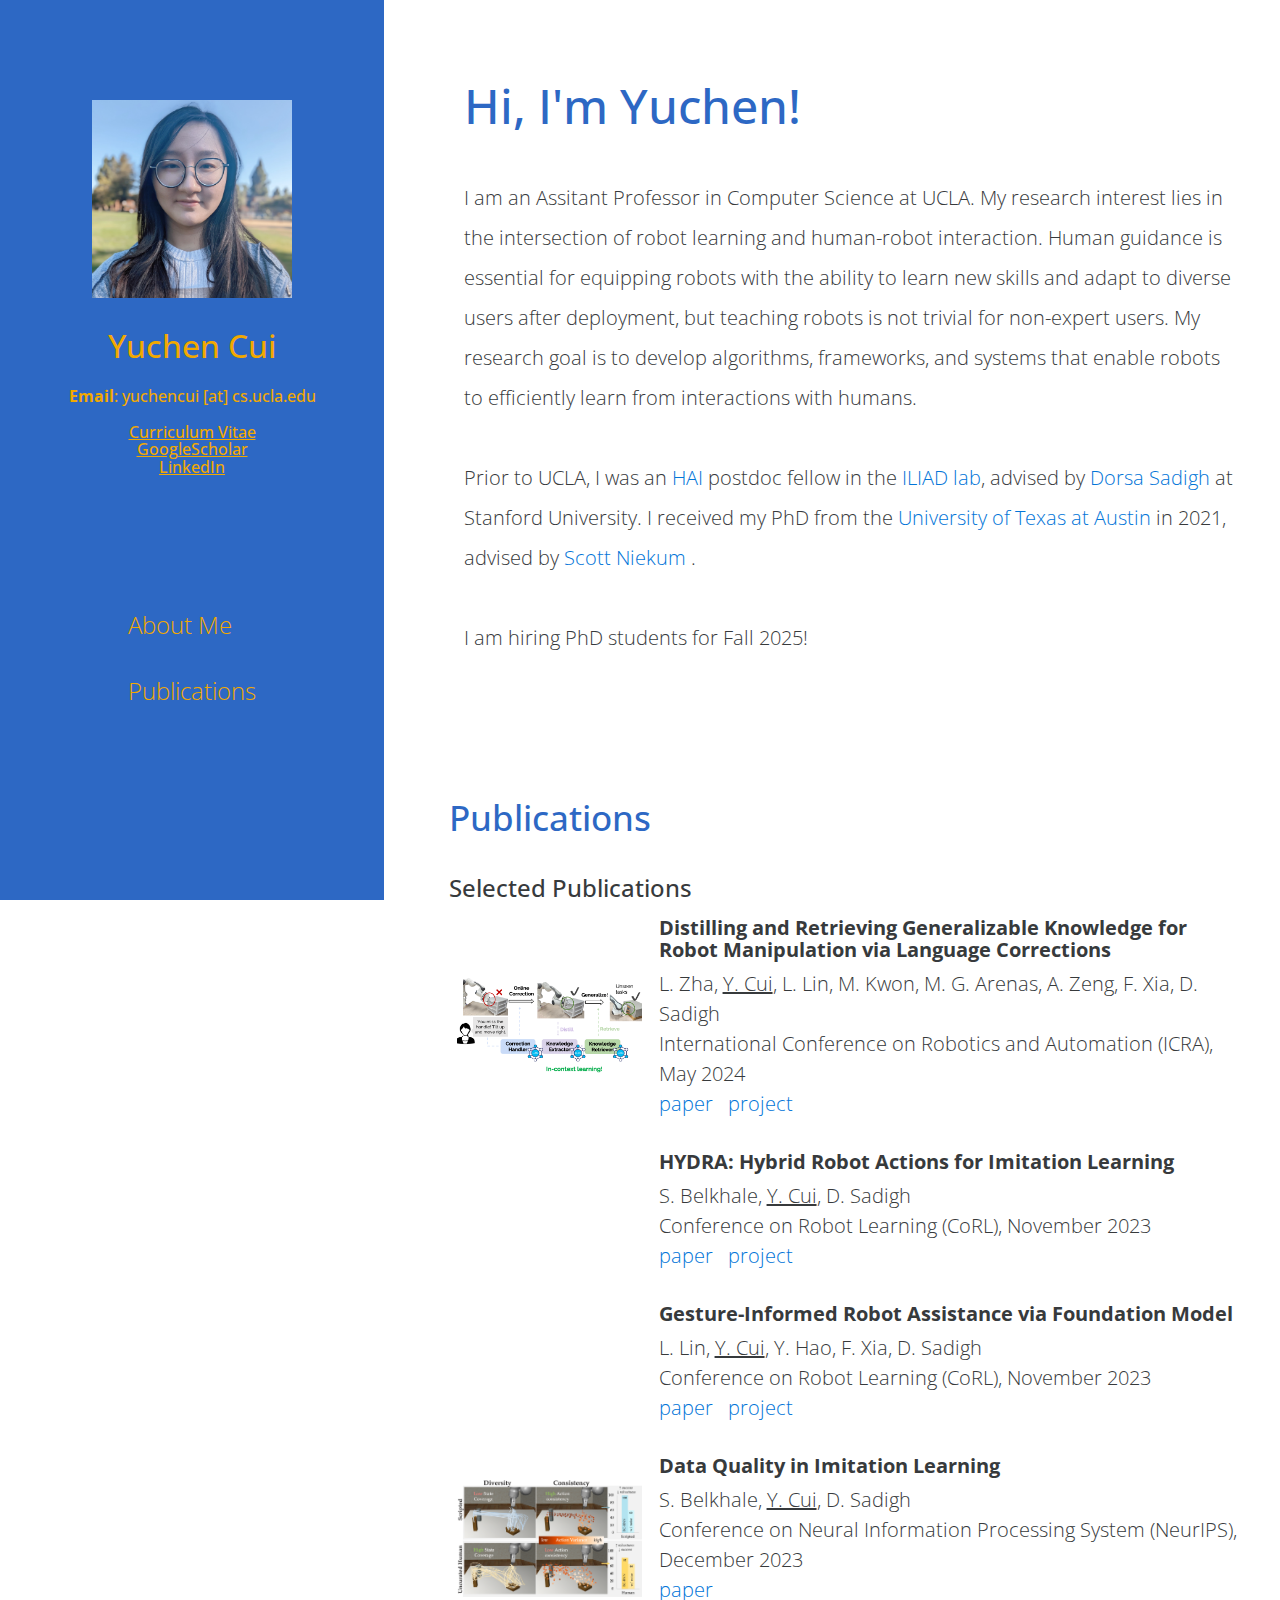
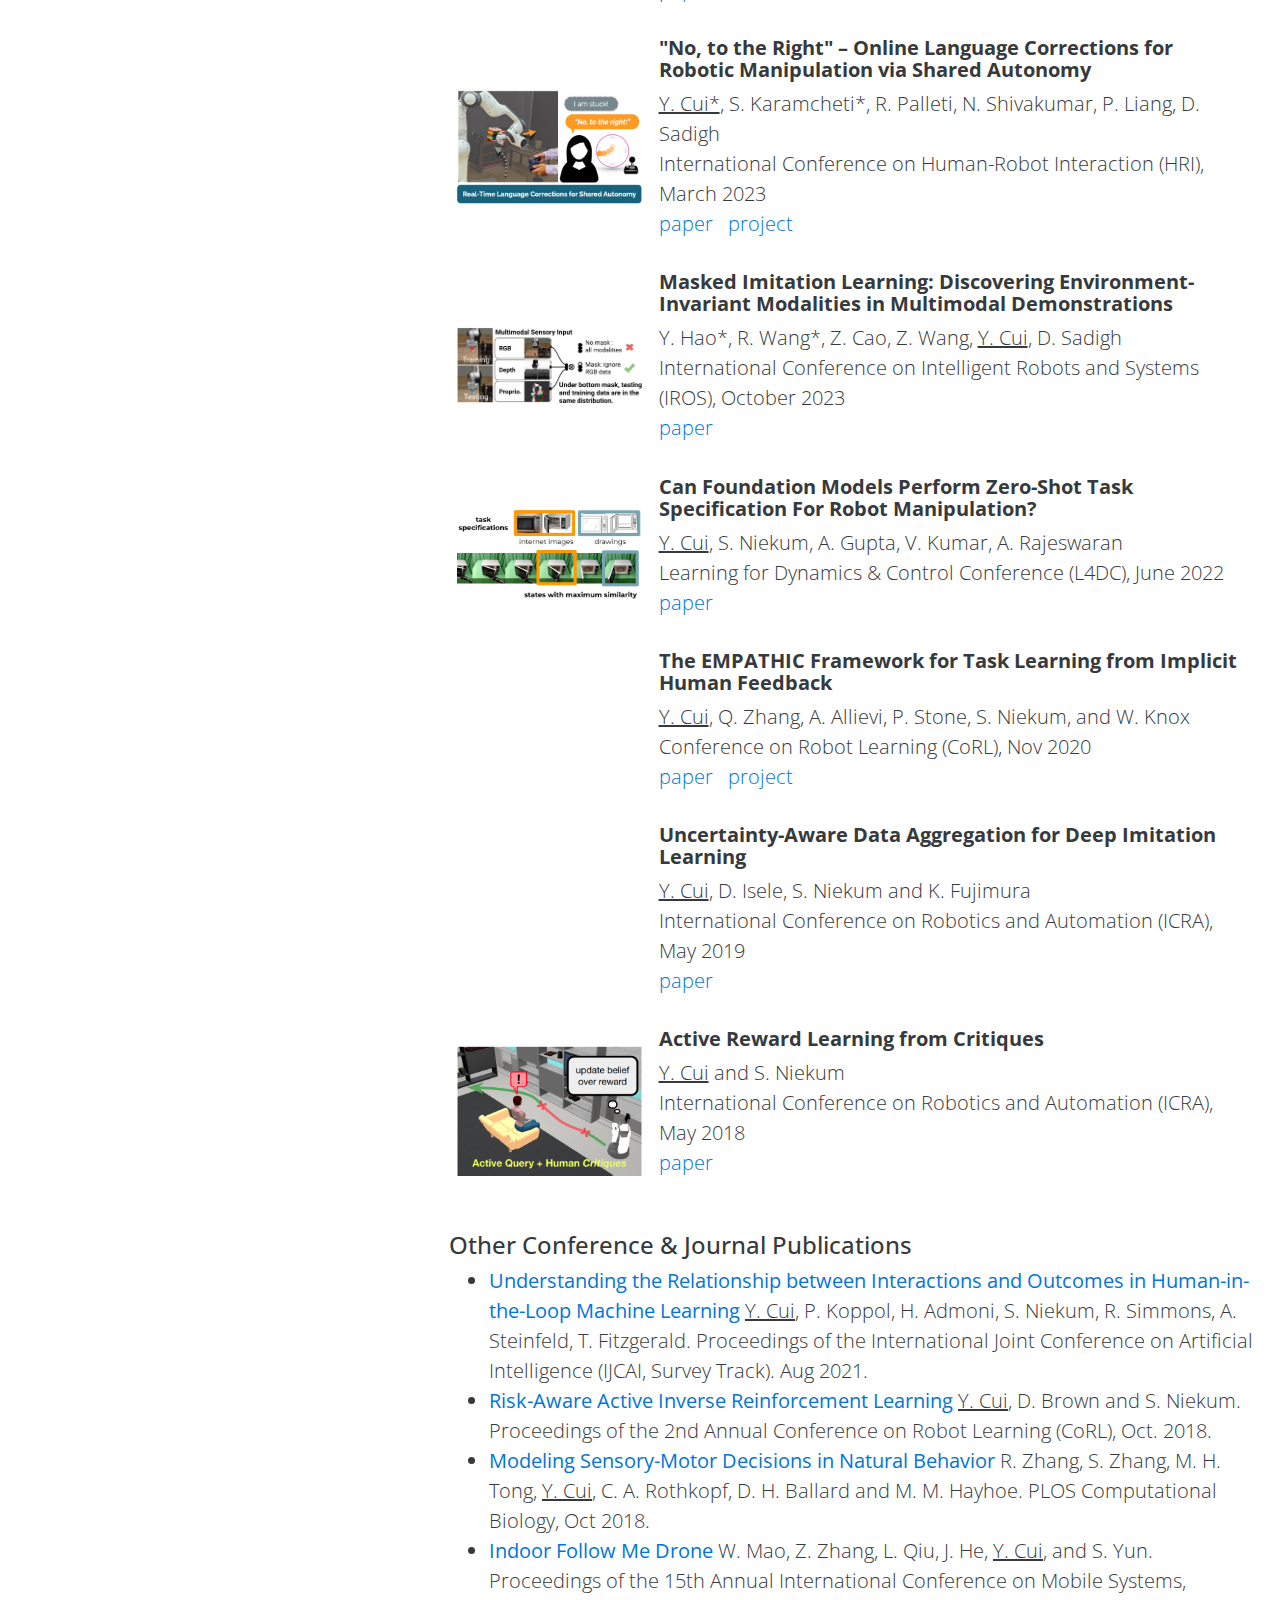
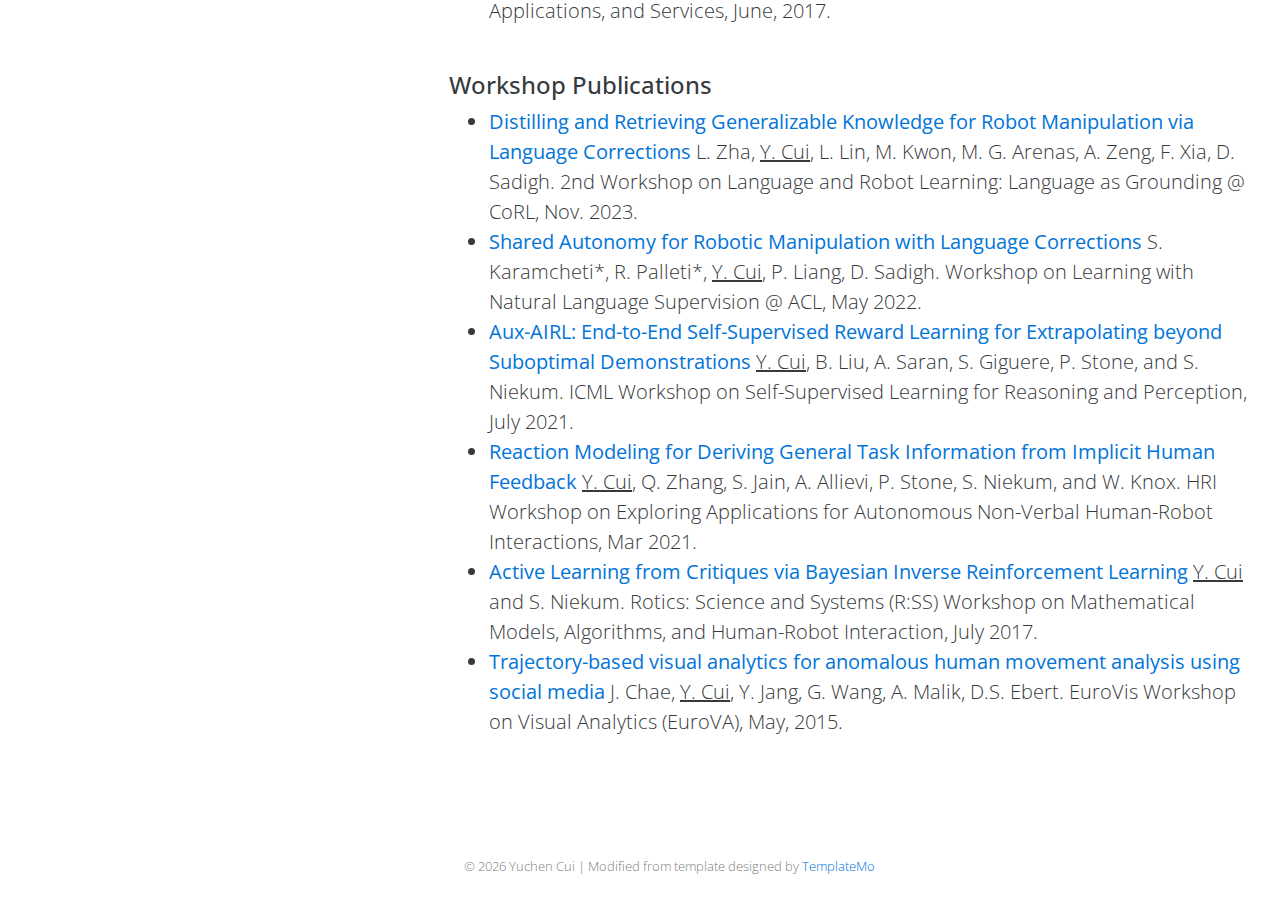
==== index.html @ 39f5142b "cv update" ====
<!DOCTYPE html>
<html>
<head>
    <meta charset="utf-8">
    <meta http-equiv="X-UA-Compatible" content="IE=edge">
    <meta name="viewport" content="width=device-width, initial-scale=1">

    <title>Yuchen Cui     </title>
<!--
Neaty HTML Template
https://www.templatemo.com/tm-501-neaty
-->
    <!-- load stylesheets -->
    <link rel="stylesheet" href="https://fonts.googleapis.com/css?family=Open+Sans:300,400">  <!-- Google web font "Open Sans" -->
    <link rel="stylesheet" href="css/bootstrap.min.css">                                      <!-- Bootstrap style -->
    <link rel="stylesheet" href="css/magnific-popup.css">                                <!-- Magnific pop up style, https://dimsemenov.com/plugins/magnific-popup/ -->
    <link rel="stylesheet" href="css/templatemo-style.css">                                   <!-- Templatemo style -->

    <!-- HTML5 shim and Respond.js for IE8 support of HTML5 elements and media queries -->
    <!-- WARNING: Respond.js doesn't work if you view the page via file:// -->
        <!--[if lt IE 9]>
          <script src="https://oss.maxcdn.com/html5shiv/3.7.2/html5shiv.min.js"></script>
          <script src="https://oss.maxcdn.com/respond/1.4.2/respond.min.js"></script>
          <![endif]-->
    <style>
	  .container {
	  display: flex;
	  align-items: center;
	  justify-content: center
	}

	img {
	  max-width: 100%;
	  max-height:100%;
	}

	.text {
	  font-size: 20px;
	  padding-left: 20px;
	}
    </style>
</head>
    <body>        
        <div class="container">
            <div class="row">
                <div class="tm-left-right-container">
                    <!-- Left column: logo and menu -->
                    <div class="tm-blue-bg tm-left-column">                        
                        <div class="tm-logo-div text-xs-center">
                            <img src="images/profile_yuchen.jpg" alt="yuchen" 
    style="width:200px;">
                            <h1 class="tm-site-name">Yuchen Cui</h1>
                   <h6>          <br>
     <b>Email</b>: yuchencui [at] cs.ucla.edu <br><br>
<a href='CV.pdf'><u>Curriculum Vitae</a> <br>
<a href='https://scholar.google.com/citations?user=qQz2cm8AAAAJ&hl=en'>GoogleScholar</a> <br>
<a href='https://www.linkedin.com/in/yuchen-cui-4702a548/'>LinkedIn</u></a>   <br>
    </p> </h6>
    
                        </div>
                        <nav class="tm-main-nav">
                            <ul class="tm-main-nav-ul">
                                <li class="tm-nav-item">
                                    <a href="#about" class="tm-nav-item-link">About Me</a>
                                </li>
                                <li class="tm-nav-item">
                                    <a href="#publications" class="tm-nav-item-link">Publications</a>
                                </li>    
                            </ul>
                        </nav>                                         
                    </div> <!-- Left column: logo and menu -->
                    
                    <!-- Right column: content -->
                    <div class="tm-right-column">
                     

                        <div class="tm-content-div">
                            <!-- Welcome section -->
                            <section id="about" class="tm-section">
                                <header>
                                    <h2 class="tm-blue-text tm-welcome-title tm-margin-b-45">Hi, I'm Yuchen!</h2>
                                </header>
                               
                               <p> 
            I am an Assitant Professor in Computer Science at UCLA. My research interest lies in the intersection of robot learning and human-robot interaction. 
			      Human guidance is essential for equipping robots with the ability to learn new skills and adapt to diverse users after deployment, but teaching robots is not trivial for non-expert users. 
            My research goal is to develop algorithms, frameworks, and systems that enable robots to efficiently learn from interactions with humans. <br><br>
                               
			      Prior to UCLA, I was an <a href='https://hai.stanford.edu/'>HAI</a> postdoc fellow in the <a href='https://iliad.stanford.edu/'>ILIAD lab</a>, advised by <a href='https://dorsa.fyi/'>Dorsa Sadigh</a> at Stanford University. 
			      I received my PhD from the <a href='https://www.cs.utexas.edu/'>University of Texas at Austin</a> in 2021, advised by <a href='https://people.cs.umass.edu/~sniekum/'>Scott Niekum </a>.

			       <br><br>
			       
             I am hiring PhD students for Fall 2025! <br><br>
    
    
    
    </p>
    
                            </section>
                            
                          


  <!-- publications section -->
                            <section id="publications" class="tm-section">
                                <div class="row">                                                                
                                    
                                        <header>
                                            <h2 class="tm-blue-text tm-section-title">Publications</h2>
                                        </header>
                                        <br>
                                      
    
  
   
<h4>Selected Publications</h4>
  <table style="width:100%;border:0px;border-spacing:0px;border-collapse:separate;margin-right:auto;margin-left:auto;">

	   <tr>
            <td style="padding:1%;width:25%;vertical-align:middle;min-width:200px">
	     <img src="images/DROC.png" alt="" style="width:250px; height:auto; max-width:100%;" />
            </td>
            <td style="padding:1%;width:75%;vertical-align:middle">
              <h5><b>Distilling and Retrieving Generalizable Knowledge for Robot Manipulation via Language Corrections</b></h5>
              L. Zha, <u>Y. Cui</u>, L. Lin, M. Kwon, M. G. Arenas, A. Zeng, F. Xia, D. Sadigh <br>
	      International Conference on Robotics and Automation (ICRA), May 2024
              <br>
              <a href="https://arxiv.org/abs/2311.10678"><i class="fa fa-code" aria-hidden="true"></i> paper  &nbsp;</a>
              <a href="https://sites.google.com/stanford.edu/droc"><i class="fa fa-users" aria-hidden="true"></i> project &nbsp; </a>
              <p></p>
            </td>
          </tr>

	 <tr>
            <td style="padding:1%;width:25%;vertical-align:middle;min-width:200px">
              <img src="images/HYDRA_CoRL23.gif" alt="" style="width:250px; height:auto; max-width:100%;" />
            </td>
            <td style="padding:1%;width:75%;vertical-align:middle">
              <h5><b>HYDRA: Hybrid Robot Actions for Imitation Learning</b></h5>
	      S. Belkhale, <u>Y. Cui</u>, D. Sadigh <br>
	      Conference on Robot Learning (CoRL), November 2023
              <br>
              <a href="https://arxiv.org/abs/2306.17237"><i class="fa fa-code" aria-hidden="true"></i> paper  &nbsp;</a>
              <a href="https://sites.google.com/view/hydra-il-2023"><i class="fa fa-users" aria-hidden="true"></i> project &nbsp; </a>
              <p></p>
            </td>
          </tr>

	 <tr>
            <td style="padding:1%;width:25%;vertical-align:middle;min-width:200px">
              <img src="images/GIRAF_drawers.gif" alt="" style="width:250px; height:auto; max-width:100%;" />
            </td>
            <td style="padding:1%;width:75%;vertical-align:middle">
              <h5><b>Gesture-Informed Robot Assistance via Foundation Model</b></h5>
	      L. Lin, <u>Y. Cui</u>, Y. Hao, F. Xia, D. Sadigh <br>
	      Conference on Robot Learning (CoRL), November 2023
              <br>
              <a href="https://arxiv.org/abs/2309.02721"><i class="fa fa-code" aria-hidden="true"></i> paper  &nbsp;</a>
              <a href="https://sites.google.com/view/giraf23"><i class="fa fa-users" aria-hidden="true"></i> project &nbsp; </a>
              <p></p>
            </td>
          </tr>

         <tr>
            <td style="padding:1%;width:25%;vertical-align:middle;min-width:200px">
              <img src="images/data_quality.png" alt="" style="width:250px; height:auto; max-width:100%;" />
            </td>
            <td style="padding:1%;width:75%;vertical-align:middle">
              <h5><b>Data Quality in Imitation Learning</b></h5>
	      S. Belkhale, <u>Y. Cui</u>, D. Sadigh <br>
              Conference on Neural Information Processing System (NeurIPS), December 2023
              <br>
              <a href="https://arxiv.org/abs/2306.02437"><i class="fa fa-code" aria-hidden="true"></i> paper  &nbsp;</a>
              <p></p>
            </td>
          </tr>
	  

	  <tr>
            <td style="padding:1%;width:25%;vertical-align:middle;min-width:200px">
              <img src="images/LILAC.png" alt="" style="width:250px; height:auto; max-width:100%;" />
            </td>
            <td style="padding:1%;width:75%;vertical-align:middle">
              <h5><b>"No, to the Right" – Online Language Corrections for Robotic Manipulation via Shared Autonomy</b></h5>
              <u>Y. Cui*</u>,   S. Karamcheti*, R. Palleti, N. Shivakumar, P. Liang, D. Sadigh<br>
              International Conference on Human-Robot Interaction (HRI), March 2023
              <br>
              <a href="https://arxiv.org/abs/2301.02555"><i class="fa fa-code" aria-hidden="true"></i> paper  &nbsp;</a>
	      <a href="https://sites.google.com/view/hri-lilac"><i class="fa fa-users" aria-hidden="true"></i> project &nbsp; </a>
              <p></p>
            </td>
          </tr>

	  <tr>
            <td style="padding:1%;width:25%;vertical-align:middle;min-width:200px">
              <img src="images/MIL.png" alt="" style="width:250px; height:auto; max-width:100%;" />
            </td>
            <td style="padding:1%;width:75%;vertical-align:middle">
              <h5><b>Masked Imitation Learning: Discovering Environment-Invariant Modalities in Multimodal Demonstrations</b></h5>
              Y. Hao*, R. Wang*, Z. Cao, Z. Wang, <u>Y. Cui</u>, D. Sadigh<br>
              International Conference on Intelligent Robots and Systems (IROS), October 2023
              <br>
              <a href="https://arxiv.org/abs/2209.07682"><i class="fa fa-code" aria-hidden="true"></i> paper  &nbsp;</a>
              <p></p>
            </td>
          </tr>


	  <tr>
            <td style="padding:1%;width:25%;vertical-align:middle;min-width:200px">
              <img src="images/ZeST.png" alt="" style="width:250px; height:auto; max-width:100%;" />
            </td>
            <td style="padding:1%;width:75%;vertical-align:middle">
              <h5><b>Can Foundation Models Perform Zero-Shot Task Specification For Robot Manipulation?</b></h5>
	      <u>Y. Cui</u>,  S. Niekum, A. Gupta, V. Kumar, A. Rajeswaran <br>
              Learning for Dynamics & Control Conference (L4DC), June 2022
              <br>
              <a href="https://arxiv.org/abs/2204.11134"><i class="fa fa-code" aria-hidden="true"></i> paper  &nbsp;</a>
              <p></p>
            </td>
          </tr>

	  <tr>
            <td style="padding:1%;width:25%;vertical-align:middle;min-width:200px">
              <img src="images/EMPATHIC.gif" alt="" style="width:250px; height:auto; max-width:100%;" />
            </td>
            <td style="padding:1%;width:75%;vertical-align:middle">
              <h5><b>The EMPATHIC Framework for Task Learning from Implicit Human Feedback</b></h5>
	       <u>Y. Cui</u>, Q. Zhang, A. Allievi, P. Stone, S. Niekum, and W. Knox<br>
              Conference on Robot Learning (CoRL), Nov 2020
              <br>
              <a href="https://arxiv.org/abs/2009.13649"><i class="fa fa-code" aria-hidden="true"></i> paper  &nbsp;</a>
              <a href="https://sites.google.com/utexas.edu/empathic"><i class="fa fa-users" aria-hidden="true"></i> project  &nbsp;</a>
              <p></p>
            </td>
          </tr>

	  <tr>
            <td style="padding:1%;width:25%;vertical-align:middle;min-width:200px">
              <img src="images/UAIL.gif" alt="" style="width:250px; height:auto; max-width:100%;" />
            </td>
            <td style="padding:1%;width:75%;vertical-align:middle">
              <h5><b>Uncertainty-Aware Data Aggregation for Deep Imitation Learning</b></h5>
	      <u>Y. Cui</u>, D. Isele, S. Niekum and K. Fujimura<br>
	      International Conference on Robotics and Automation (ICRA), May 2019
              <br>
              <a href="https://arxiv.org/abs/1905.02780"><i class="fa fa-code" aria-hidden="true"></i> paper  &nbsp;</a>
              <p></p>
            </td>
          </tr>

	  <tr>
            <td style="padding:1%;width:25%;vertical-align:middle;min-width:200px">
              <img src="images/ARC_new.png" alt="" style="width:250px; height:auto; max-width:100%;" />
            </td>
            <td style="padding:1%;width:75%;vertical-align:middle">
              <h5><b>Active Reward Learning from Critiques</b></h5>
	      <u>Y. Cui</u> and S. Niekum<br>
	      International Conference on Robotics and Automation (ICRA), May 2018
              <br>
              <a href="https://ieeexplore.ieee.org/document/8460854"><i class="fa fa-code" aria-hidden="true"></i> paper  &nbsp;</a>
              <p></p>
            </td>
          </tr>

	  </table>

	  <br>
<h4>Other Conference & Journal Publications</h4>
 <ul> 

    <li><b> <a href='hil_ml_survey_ijcai_2021.pdf'>Understanding the Relationship between Interactions and Outcomes in Human-in-the-Loop Machine Learning</a> </b> <u>Y. Cui</u>, P. Koppol, H. Admoni, S. Niekum, R. Simmons, A. Steinfeld, T. Fitzgerald. Proceedings of the International Joint Conference on Artificial Intelligence (IJCAI, Survey Track). Aug 2021.</li>
    <li><b> <a href='https://arxiv.org/abs/1901.02161'>Risk-Aware Active Inverse Reinforcement Learning</a> </b> <u>Y. Cui</u>, D. Brown and S. Niekum. Proceedings of the 2nd Annual Conference on Robot Learning (CoRL), Oct. 2018.  </li>
    <li><b><a href='https://journals.plos.org/ploscompbiol/article?id=10.1371/journal.pcbi.1006518'>Modeling Sensory-Motor Decisions in Natural Behavior</a></b> R. Zhang, S. Zhang, M. H. Tong, <u>Y. Cui</u>, C. A. Rothkopf, D. H. Ballard and M. M. Hayhoe. PLOS Computational Biology, Oct 2018.
    <li><b> <a href='https://dl.acm.org/citation.cfm?id=3081362'>Indoor Follow Me Drone</a></b> W. Mao, Z. Zhang, L. Qiu, J. He, <u>Y. Cui</u>, and S. Yun. Proceedings of the 15th Annual International Conference on Mobile Systems, Applications, and Services, June, 2017. </li>
    </ul>
    <br>
    
    
    <h4>Workshop Publications</h4>
   <ul>
	   <li><b><a href='https://arxiv.org/abs/2311.10678'>Distilling and Retrieving Generalizable Knowledge for Robot Manipulation via Language Corrections</a></b> L. Zha, <u>Y. Cui</u>, L. Lin, M. Kwon, M. G. Arenas, A. Zeng, F. Xia, D. Sadigh. 2nd Workshop on Language and Robot Learning: Language as Grounding @ CoRL, Nov. 2023.
	   </li>
   <li><b><a href='https://iliad.stanford.edu/pdfs/publications/karamcheti2022lilac.pdf'> Shared Autonomy for Robotic Manipulation with Language Corrections</a></b> S. Karamcheti*, R. Palleti*, <u>Y. Cui</u>, P. Liang, D. Sadigh. Workshop on Learning with Natural Language Supervision @ ACL, May 2022. </li>
   <li><b><a href='./icml21ssl.pdf'>Aux-AIRL: End-to-End Self-Supervised Reward Learning for Extrapolating beyond Suboptimal Demonstrations</a></b> <u>Y. Cui</u>, B. Liu, A. Saran, S. Giguere, P. Stone, and S. Niekum. ICML Workshop on Self-Supervised Learning for Reasoning and Perception, July 2021. </li>
   <li><b><a href='https://drive.google.com/file/d/1EyssrCVd8XaJFUkKj3sDSz2hMP_F1eki/view?usp=sharing'>Reaction Modeling for Deriving General Task Information from Implicit Human Feedback</a></b> <u>Y. Cui</u>, Q. Zhang, S. Jain, A. Allievi, P. Stone, S. Niekum, and W. Knox. HRI Workshop on Exploring Applications for Autonomous Non-Verbal Human-Robot Interactions, Mar 2021. </li>
    <li><b> <a href='https://www.cs.utexas.edu/~sniekum/pubs/CuiRSS2017.pdf'>Active Learning from Critiques via Bayesian Inverse Reinforcement Learning</a> </b> <u>Y. Cui</u> and S. Niekum. Rotics: Science and Systems (R:SS) Workshop on Mathematical Models, Algorithms, and Human-Robot Interaction, July 2017. </li>
    <li><b> <a href='https://diglib.eg.org/handle/10.2312/eurova.20151102.043-047'>Trajectory-based visual analytics for anomalous human movement analysis using social media</a></b> J. Chae, <u>Y. Cui</u>, Y. Jang, G. Wang, A. Malik, D.S. Ebert. EuroVis Workshop on Visual Analytics (EuroVA), May, 2015.  </li>
     </ul>
                                       
                                       
                                   
                                  
                                </div>                            
                            </section>  
                            
                        
                            <footer>
                                <span style="color:gray; font-size:13px;"> <p class="tm-copyright-p"> &copy; <script>document.write((new Date()).getFullYear());</script> Yuchen Cui 
                              | Modified from template designed by <a href='https://templatemo.com/'>TemplateMo</a> </p> 
                                </span>
                            </footer>
                        </div>  
                        
                    </div> <!-- Right column: content -->
                </div>
            </div> <!-- row -->
        </div> <!-- container -->
                
        <!-- load JS files -->
        <script src="js/jquery-1.11.3.min.js"></script>             <!-- jQuery (https://jquery.com/download/) -->
        <script src="js/jquery.magnific-popup.min.js"></script>     <!-- Magnific pop-up (https://dimsemenov.com/plugins/magnific-popup/) -->
        <script src="js/jquery.singlePageNav.min.js"></script>      <!-- Single Page Nav (https://github.com/ChrisWojcik/single-page-nav) -->
        <script>     
       
            $(document).ready(function(){

                // Single page nav
                $('.tm-main-nav').singlePageNav({
                    'currentClass' : "active",
                    offset : 20
                });

                // Magnific pop up
                $('.tm-gallery-1').magnificPopup({
                  delegate: 'a', // child items selector, by clicking on it popup will open
                  type: 'image',
                  gallery: {enabled:true}
                  // other options
                }); 

                $('.tm-gallery-2').magnificPopup({
                  delegate: 'a', // child items selector, by clicking on it popup will open
                  type: 'image',
                  gallery: {enabled:true}
                  // other options
                }); 

                $('.tm-gallery-3').magnificPopup({
                  delegate: 'a', // child items selector, by clicking on it popup will open
                  type: 'image',
                  gallery: {enabled:true}
                  // other options
                }); 

                $('.tm-current-year').text(new Date().getFullYear());                
            });
        </script>             
</body>
</html>
---- css/templatemo-style.css ----
/*

Neaty HTML Template

http://www.templatemo.com/tm-501-neaty

*/
body {
	font-family: 'Open Sans', Helvetica, Arial, sans-serif;
	font-size: 20px;
	font-weight: 300;
	overflow-x: hidden;
}

a, button { transition: all 0.3s ease; }
a:hover,
a:focus {
	text-decoration: none;
	outline: none;
}

.row { display: block; }
.tm-left-right-container { width: 100%; }

.tm-blue-bg {
	background-color: #2D68C4;
	color: #F2A900;
}

.tm-blue-text {	color: #2D68C4; }
.tm-blue-bg a {	color: #F2A900; }

.tm-site-name {
	font-size: 3rem;
	margin-top: 15px;
}

.tm-logo-div { 
	padding-top: 40px; 
	padding-bottom: 40px;
}

.tm-main-nav { display: none; }

.tm-main-nav-ul {
	display: inline-block;
	padding-left: 0;
}

.tm-section { margin-bottom: 60px; }
.tm-welcome-title {	font-size: 2.4rem; }
.tm-section-title {	font-size: 2.2rem; }
.tm-content-div { padding: 40px; }
.tm-margin-b-45 { margin-bottom: 45px; }
.tm-margin-b-30 { margin-bottom: 30px; }
p { line-height: 2; }

.tm-button {
	background-color: #8c1515;
	border: none;
	color: white;
	cursor: pointer;
	display: inline-block;
	font-size: 1.4rem;	
	padding: 18px 35px;
}

.tm-button-wide { padding: 18px 40px; }

.tm-button:hover,
.tm-button:active,
.tm-button:focus {
	background-color: #2790c6;
	color: white;
}

.tm-nav-item:hover a,
.tm-nav-item:active a,
.tm-nav-item:focus a,
.tm-nav-item-link.active {
	color: #f4ef5e;
}

.tm-about-img-container { margin-top: 50px; }

.tm-gallery-container {
	overflow: auto;
	margin-left: -5px;
	margin-right: -5px;
}

.tm-img-container {	float: left; }

.tm-img-container-1,
.tm-img-container-2,
.tm-img-container-3 { 
	margin-bottom: 10px;
	width: 50%; 
}

.tm-img-tn {
	padding-left: 5px;
	padding-right: 5px;
}

.tm-img-tn {
	display: block;
	margin: 0 auto;
}

.tm-contact-right { margin-top: 40px; }

.form-control {
	border-color: #0a6697;
	border-radius: 0;
	color: #4286ab;
	font-family: 'Open Sans', Helvetica, Arial, sans-serif;
	font-size: 1.3rem;
}

input::-webkit-input-placeholder,
textarea::-webkit-input-placeholder {
	color: #4286ab !important;
}
 
input:-moz-placeholder,
textarea:-moz-placeholder { /* Firefox 18- */
	color: #4286ab !important;  
}
 
input::-moz-placeholder,
textarea::-moz-placeholder {  /* Firefox 19+ */
	color: #4286ab !important;  
}
 
input:-ms-input-placeholder,
textarea:-ms-input-placeholder {  
	color: #4286ab !important;  
}

.tm-contact-right {	padding-left: 15px; }
.tm-copyright-p { margin-bottom: 0; }

/* Media Queries */
@media (min-width: 576px) {
	.container { width: 100%; }
	.tm-site-name { margin-top: 35px; }
	.tm-welcome-title { font-size: 3rem; }
	.tm-img-container-1 { width: 20%; }
	.tm-img-container-2 { width: 33.3334%; }
	.tm-img-container-3 { width: 25%; }
}

@media (min-width: 768px) {
	.tm-about-img-container { margin-top: 0; }
}

@media (min-width: 992px) {
	.tm-main-nav {
		display: flex;
		justify-content: center;
	}

	.tm-left-column { 
		position: fixed; 
		height: 100%;
	}

	.container { width: 100%; }
	.tm-left-column { width: 30%; }

	.tm-right-column {
		float: right;
		width: 70%;
	}

	.tm-nav-item {
		cursor: pointer;
		font-size: 1rem;
		list-style: none;
		padding: 15px 25px;
		transition: all 0.3s ease;
	}

	.tm-site-name {
	    font-size: 2rem;
	    margin-top: 30px;
	}

	.tm-logo-div {
	    padding-top: 50px;
	    padding-bottom: 50px;
	}

	.tm-section { margin-bottom: 100px; }

	.tm-content-div { padding: 80px 40px 30px 80px;	}

	.tm-img-container-1 {
		margin-bottom: 10px;
		width: 33.3334%;
	}

	.tm-img-container-2 {
		margin-bottom: 10px;
		width: 50%;
	}

	.tm-img-container-3 {
		margin-bottom: 10px;
		width: 33.3333%;
	}

	.tm-contact-right { margin-top: 0; }
}

@media (min-width: 1200px) {		
	.container { width: 100%; }	
	.tm-button-wide { padding: 18px 68px; }
	.tm-img-container-1 { width: 20%; }
	.tm-img-container-2 { width: 33.3333%; }
	.tm-img-container-3 { width: 25%; }
	.tm-contact-right { padding-left: 42px; }
}

@media (min-width: 1500px) {	
	.container { width: 100%; }
	p { margin-bottom: 30px; }

	.tm-gallery-container {
		overflow: auto;
		margin-left: -10px;
		margin-right: -10px;
	}

	.tm-img-tn {
		padding-left: 10px;
		padding-right: 10px;
	}
}

@media (min-width: 1800px) {
	.container,
	.tm-left-right-container {
	    width: 100%;
	}

	p { margin-bottom: 36px; }

	.tm-gallery-container {
		overflow: auto;
		margin-left: -10px;
		margin-right: -10px;
	}

	.tm-img-container-1 { width: 20%; }

	.tm-img-tn {
		padding-left: 10px;
		padding-right: 10px;
	}
}

@media (max-height: 860px) {
	.tm-logo-div {
	    padding-top: 25px;
	    padding-bottom: 10px;
	}

	.tm-nav-item { font-size: 1rem; }

	.tm-site-name {
		font-size: 2.4rem;
		margin-top: 10px;
	}
}

@media (min-height: 859px) {
	.tm-logo-div {
	    padding-top: 100px;
	    padding-bottom: 100px;
	}

	.tm-nav-item { font-size: 1.5rem; }
}

.image-txt-container {
  display: flex;
  align-items: center;
  flex-direction: row;
}
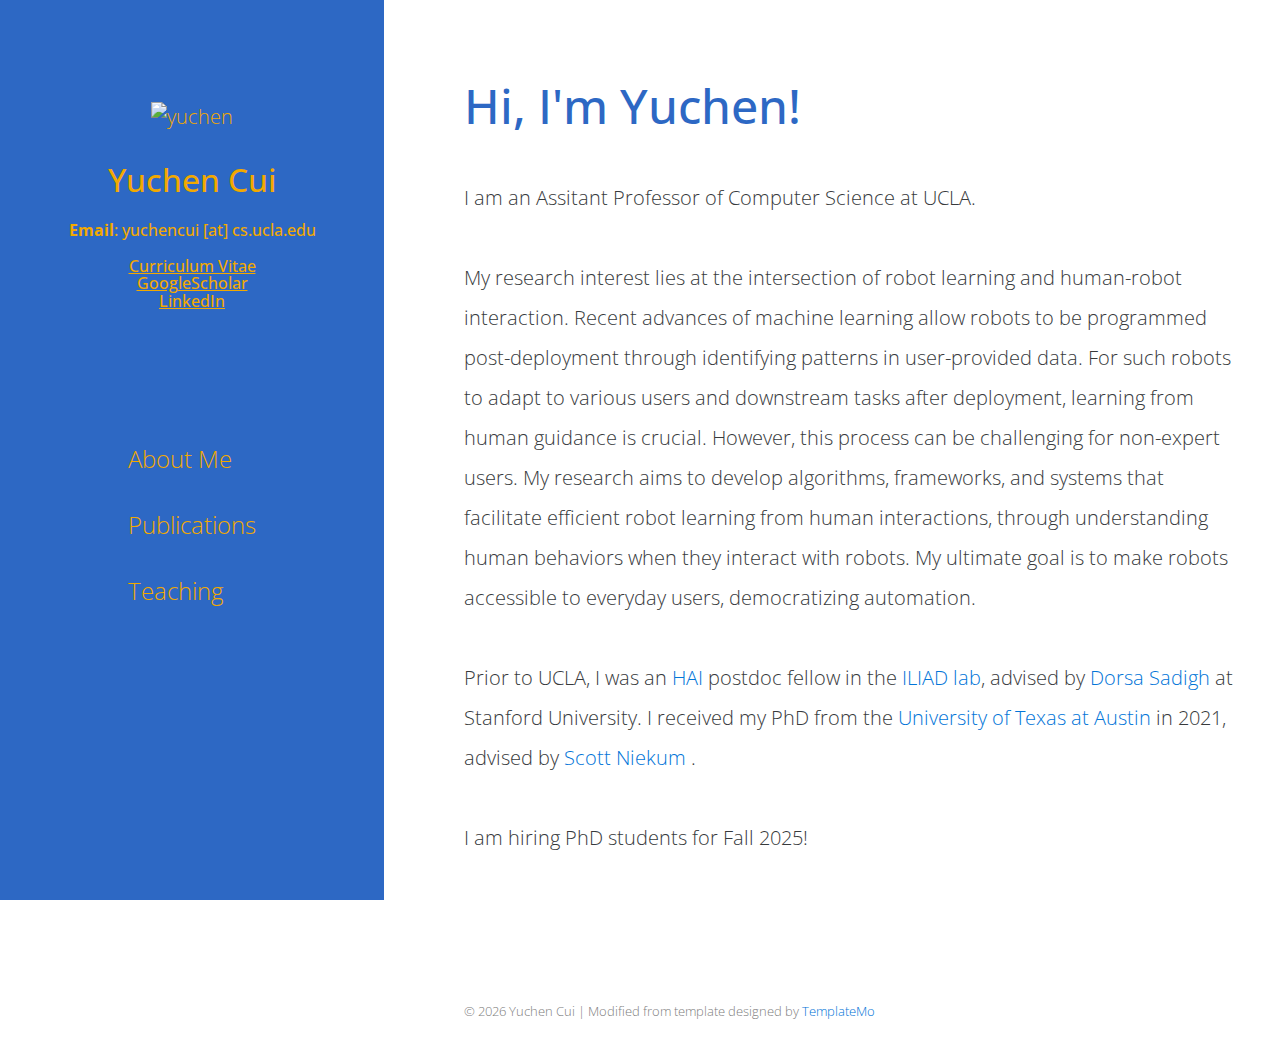
==== commit 195903b0: "updates" ====
--- a/index.html
+++ b/index.html
@@ -47,7 +47,7 @@
                     <!-- Left column: logo and menu -->
                     <div class="tm-blue-bg tm-left-column">                        
                         <div class="tm-logo-div text-xs-center">
-                            <img src="images/profile_yuchen.jpg" alt="yuchen" 
+                            <img src="images/profile_yuchen.png" alt="yuchen" 
     style="width:200px;">
                             <h1 class="tm-site-name">Yuchen Cui</h1>
                    <h6>          <br>
@@ -64,8 +64,11 @@
                                     <a href="#about" class="tm-nav-item-link">About Me</a>
                                 </li>
                                 <li class="tm-nav-item">
-                                    <a href="#publications" class="tm-nav-item-link">Publications</a>
-                                </li>    
+                                    <a href="publications.html" class="tm-nav-item-link">Publications</a>
+                                </li>   
+                                <li class="tm-nav-item">
+                                  <a href="teaching.html" class="tm-nav-item-link">Teaching</a>
+                              </li>    
                             </ul>
                         </nav>                                         
                     </div> <!-- Left column: logo and menu -->
@@ -82,9 +85,14 @@
                                 </header>
                                
                                <p> 
-            I am an Assitant Professor in Computer Science at UCLA. My research interest lies in the intersection of robot learning and human-robot interaction. 
-			      Human guidance is essential for equipping robots with the ability to learn new skills and adapt to diverse users after deployment, but teaching robots is not trivial for non-expert users. 
-            My research goal is to develop algorithms, frameworks, and systems that enable robots to efficiently learn from interactions with humans. <br><br>
+            I am an Assitant Professor of Computer Science at UCLA.  <br><br>
+
+            My research interest lies at the intersection of robot learning and human-robot interaction. 
+            Recent advances of machine learning allow robots to be programmed post-deployment through identifying patterns in user-provided data. 
+            For such robots to adapt to various users and downstream tasks after deployment, learning from human guidance is crucial. 
+            However, this process can be challenging for non-expert users. 
+            My research aims to develop algorithms, frameworks, and systems that facilitate efficient robot learning from human interactions, through understanding human behaviors when they interact with robots. 
+            My ultimate goal is to make robots accessible to everyday users, democratizing automation.<br><br>
                                
 			      Prior to UCLA, I was an <a href='https://hai.stanford.edu/'>HAI</a> postdoc fellow in the <a href='https://iliad.stanford.edu/'>ILIAD lab</a>, advised by <a href='https://dorsa.fyi/'>Dorsa Sadigh</a> at Stanford University. 
 			      I received my PhD from the <a href='https://www.cs.utexas.edu/'>University of Texas at Austin</a> in 2021, advised by <a href='https://people.cs.umass.edu/~sniekum/'>Scott Niekum </a>.
@@ -98,203 +106,6 @@
     </p>
     
                             </section>
-                            
-                          
-
-
-  <!-- publications section -->
-                            <section id="publications" class="tm-section">
-                                <div class="row">                                                                
-                                    
-                                        <header>
-                                            <h2 class="tm-blue-text tm-section-title">Publications</h2>
-                                        </header>
-                                        <br>
-                                      
-    
-  
-   
-<h4>Selected Publications</h4>
-  <table style="width:100%;border:0px;border-spacing:0px;border-collapse:separate;margin-right:auto;margin-left:auto;">
-
-	   <tr>
-            <td style="padding:1%;width:25%;vertical-align:middle;min-width:200px">
-	     <img src="images/DROC.png" alt="" style="width:250px; height:auto; max-width:100%;" />
-            </td>
-            <td style="padding:1%;width:75%;vertical-align:middle">
-              <h5><b>Distilling and Retrieving Generalizable Knowledge for Robot Manipulation via Language Corrections</b></h5>
-              L. Zha, <u>Y. Cui</u>, L. Lin, M. Kwon, M. G. Arenas, A. Zeng, F. Xia, D. Sadigh <br>
-	      International Conference on Robotics and Automation (ICRA), May 2024
-              <br>
-              <a href="https://arxiv.org/abs/2311.10678"><i class="fa fa-code" aria-hidden="true"></i> paper  &nbsp;</a>
-              <a href="https://sites.google.com/stanford.edu/droc"><i class="fa fa-users" aria-hidden="true"></i> project &nbsp; </a>
-              <p></p>
-            </td>
-          </tr>
-
-	 <tr>
-            <td style="padding:1%;width:25%;vertical-align:middle;min-width:200px">
-              <img src="images/HYDRA_CoRL23.gif" alt="" style="width:250px; height:auto; max-width:100%;" />
-            </td>
-            <td style="padding:1%;width:75%;vertical-align:middle">
-              <h5><b>HYDRA: Hybrid Robot Actions for Imitation Learning</b></h5>
-	      S. Belkhale, <u>Y. Cui</u>, D. Sadigh <br>
-	      Conference on Robot Learning (CoRL), November 2023
-              <br>
-              <a href="https://arxiv.org/abs/2306.17237"><i class="fa fa-code" aria-hidden="true"></i> paper  &nbsp;</a>
-              <a href="https://sites.google.com/view/hydra-il-2023"><i class="fa fa-users" aria-hidden="true"></i> project &nbsp; </a>
-              <p></p>
-            </td>
-          </tr>
-
-	 <tr>
-            <td style="padding:1%;width:25%;vertical-align:middle;min-width:200px">
-              <img src="images/GIRAF_drawers.gif" alt="" style="width:250px; height:auto; max-width:100%;" />
-            </td>
-            <td style="padding:1%;width:75%;vertical-align:middle">
-              <h5><b>Gesture-Informed Robot Assistance via Foundation Model</b></h5>
-	      L. Lin, <u>Y. Cui</u>, Y. Hao, F. Xia, D. Sadigh <br>
-	      Conference on Robot Learning (CoRL), November 2023
-              <br>
-              <a href="https://arxiv.org/abs/2309.02721"><i class="fa fa-code" aria-hidden="true"></i> paper  &nbsp;</a>
-              <a href="https://sites.google.com/view/giraf23"><i class="fa fa-users" aria-hidden="true"></i> project &nbsp; </a>
-              <p></p>
-            </td>
-          </tr>
-
-         <tr>
-            <td style="padding:1%;width:25%;vertical-align:middle;min-width:200px">
-              <img src="images/data_quality.png" alt="" style="width:250px; height:auto; max-width:100%;" />
-            </td>
-            <td style="padding:1%;width:75%;vertical-align:middle">
-              <h5><b>Data Quality in Imitation Learning</b></h5>
-	      S. Belkhale, <u>Y. Cui</u>, D. Sadigh <br>
-              Conference on Neural Information Processing System (NeurIPS), December 2023
-              <br>
-              <a href="https://arxiv.org/abs/2306.02437"><i class="fa fa-code" aria-hidden="true"></i> paper  &nbsp;</a>
-              <p></p>
-            </td>
-          </tr>
-	  
-
-	  <tr>
-            <td style="padding:1%;width:25%;vertical-align:middle;min-width:200px">
-              <img src="images/LILAC.png" alt="" style="width:250px; height:auto; max-width:100%;" />
-            </td>
-            <td style="padding:1%;width:75%;vertical-align:middle">
-              <h5><b>"No, to the Right" – Online Language Corrections for Robotic Manipulation via Shared Autonomy</b></h5>
-              <u>Y. Cui*</u>,   S. Karamcheti*, R. Palleti, N. Shivakumar, P. Liang, D. Sadigh<br>
-              International Conference on Human-Robot Interaction (HRI), March 2023
-              <br>
-              <a href="https://arxiv.org/abs/2301.02555"><i class="fa fa-code" aria-hidden="true"></i> paper  &nbsp;</a>
-	      <a href="https://sites.google.com/view/hri-lilac"><i class="fa fa-users" aria-hidden="true"></i> project &nbsp; </a>
-              <p></p>
-            </td>
-          </tr>
-
-	  <tr>
-            <td style="padding:1%;width:25%;vertical-align:middle;min-width:200px">
-              <img src="images/MIL.png" alt="" style="width:250px; height:auto; max-width:100%;" />
-            </td>
-            <td style="padding:1%;width:75%;vertical-align:middle">
-              <h5><b>Masked Imitation Learning: Discovering Environment-Invariant Modalities in Multimodal Demonstrations</b></h5>
-              Y. Hao*, R. Wang*, Z. Cao, Z. Wang, <u>Y. Cui</u>, D. Sadigh<br>
-              International Conference on Intelligent Robots and Systems (IROS), October 2023
-              <br>
-              <a href="https://arxiv.org/abs/2209.07682"><i class="fa fa-code" aria-hidden="true"></i> paper  &nbsp;</a>
-              <p></p>
-            </td>
-          </tr>
-
-
-	  <tr>
-            <td style="padding:1%;width:25%;vertical-align:middle;min-width:200px">
-              <img src="images/ZeST.png" alt="" style="width:250px; height:auto; max-width:100%;" />
-            </td>
-            <td style="padding:1%;width:75%;vertical-align:middle">
-              <h5><b>Can Foundation Models Perform Zero-Shot Task Specification For Robot Manipulation?</b></h5>
-	      <u>Y. Cui</u>,  S. Niekum, A. Gupta, V. Kumar, A. Rajeswaran <br>
-              Learning for Dynamics & Control Conference (L4DC), June 2022
-              <br>
-              <a href="https://arxiv.org/abs/2204.11134"><i class="fa fa-code" aria-hidden="true"></i> paper  &nbsp;</a>
-              <p></p>
-            </td>
-          </tr>
-
-	  <tr>
-            <td style="padding:1%;width:25%;vertical-align:middle;min-width:200px">
-              <img src="images/EMPATHIC.gif" alt="" style="width:250px; height:auto; max-width:100%;" />
-            </td>
-            <td style="padding:1%;width:75%;vertical-align:middle">
-              <h5><b>The EMPATHIC Framework for Task Learning from Implicit Human Feedback</b></h5>
-	       <u>Y. Cui</u>, Q. Zhang, A. Allievi, P. Stone, S. Niekum, and W. Knox<br>
-              Conference on Robot Learning (CoRL), Nov 2020
-              <br>
-              <a href="https://arxiv.org/abs/2009.13649"><i class="fa fa-code" aria-hidden="true"></i> paper  &nbsp;</a>
-              <a href="https://sites.google.com/utexas.edu/empathic"><i class="fa fa-users" aria-hidden="true"></i> project  &nbsp;</a>
-              <p></p>
-            </td>
-          </tr>
-
-	  <tr>
-            <td style="padding:1%;width:25%;vertical-align:middle;min-width:200px">
-              <img src="images/UAIL.gif" alt="" style="width:250px; height:auto; max-width:100%;" />
-            </td>
-            <td style="padding:1%;width:75%;vertical-align:middle">
-              <h5><b>Uncertainty-Aware Data Aggregation for Deep Imitation Learning</b></h5>
-	      <u>Y. Cui</u>, D. Isele, S. Niekum and K. Fujimura<br>
-	      International Conference on Robotics and Automation (ICRA), May 2019
-              <br>
-              <a href="https://arxiv.org/abs/1905.02780"><i class="fa fa-code" aria-hidden="true"></i> paper  &nbsp;</a>
-              <p></p>
-            </td>
-          </tr>
-
-	  <tr>
-            <td style="padding:1%;width:25%;vertical-align:middle;min-width:200px">
-              <img src="images/ARC_new.png" alt="" style="width:250px; height:auto; max-width:100%;" />
-            </td>
-            <td style="padding:1%;width:75%;vertical-align:middle">
-              <h5><b>Active Reward Learning from Critiques</b></h5>
-	      <u>Y. Cui</u> and S. Niekum<br>
-	      International Conference on Robotics and Automation (ICRA), May 2018
-              <br>
-              <a href="https://ieeexplore.ieee.org/document/8460854"><i class="fa fa-code" aria-hidden="true"></i> paper  &nbsp;</a>
-              <p></p>
-            </td>
-          </tr>
-
-	  </table>
-
-	  <br>
-<h4>Other Conference & Journal Publications</h4>
- <ul> 
-
-    <li><b> <a href='hil_ml_survey_ijcai_2021.pdf'>Understanding the Relationship between Interactions and Outcomes in Human-in-the-Loop Machine Learning</a> </b> <u>Y. Cui</u>, P. Koppol, H. Admoni, S. Niekum, R. Simmons, A. Steinfeld, T. Fitzgerald. Proceedings of the International Joint Conference on Artificial Intelligence (IJCAI, Survey Track). Aug 2021.</li>
-    <li><b> <a href='https://arxiv.org/abs/1901.02161'>Risk-Aware Active Inverse Reinforcement Learning</a> </b> <u>Y. Cui</u>, D. Brown and S. Niekum. Proceedings of the 2nd Annual Conference on Robot Learning (CoRL), Oct. 2018.  </li>
-    <li><b><a href='https://journals.plos.org/ploscompbiol/article?id=10.1371/journal.pcbi.1006518'>Modeling Sensory-Motor Decisions in Natural Behavior</a></b> R. Zhang, S. Zhang, M. H. Tong, <u>Y. Cui</u>, C. A. Rothkopf, D. H. Ballard and M. M. Hayhoe. PLOS Computational Biology, Oct 2018.
-    <li><b> <a href='https://dl.acm.org/citation.cfm?id=3081362'>Indoor Follow Me Drone</a></b> W. Mao, Z. Zhang, L. Qiu, J. He, <u>Y. Cui</u>, and S. Yun. Proceedings of the 15th Annual International Conference on Mobile Systems, Applications, and Services, June, 2017. </li>
-    </ul>
-    <br>
-    
-    
-    <h4>Workshop Publications</h4>
-   <ul>
-	   <li><b><a href='https://arxiv.org/abs/2311.10678'>Distilling and Retrieving Generalizable Knowledge for Robot Manipulation via Language Corrections</a></b> L. Zha, <u>Y. Cui</u>, L. Lin, M. Kwon, M. G. Arenas, A. Zeng, F. Xia, D. Sadigh. 2nd Workshop on Language and Robot Learning: Language as Grounding @ CoRL, Nov. 2023.
-	   </li>
-   <li><b><a href='https://iliad.stanford.edu/pdfs/publications/karamcheti2022lilac.pdf'> Shared Autonomy for Robotic Manipulation with Language Corrections</a></b> S. Karamcheti*, R. Palleti*, <u>Y. Cui</u>, P. Liang, D. Sadigh. Workshop on Learning with Natural Language Supervision @ ACL, May 2022. </li>
-   <li><b><a href='./icml21ssl.pdf'>Aux-AIRL: End-to-End Self-Supervised Reward Learning for Extrapolating beyond Suboptimal Demonstrations</a></b> <u>Y. Cui</u>, B. Liu, A. Saran, S. Giguere, P. Stone, and S. Niekum. ICML Workshop on Self-Supervised Learning for Reasoning and Perception, July 2021. </li>
-   <li><b><a href='https://drive.google.com/file/d/1EyssrCVd8XaJFUkKj3sDSz2hMP_F1eki/view?usp=sharing'>Reaction Modeling for Deriving General Task Information from Implicit Human Feedback</a></b> <u>Y. Cui</u>, Q. Zhang, S. Jain, A. Allievi, P. Stone, S. Niekum, and W. Knox. HRI Workshop on Exploring Applications for Autonomous Non-Verbal Human-Robot Interactions, Mar 2021. </li>
-    <li><b> <a href='https://www.cs.utexas.edu/~sniekum/pubs/CuiRSS2017.pdf'>Active Learning from Critiques via Bayesian Inverse Reinforcement Learning</a> </b> <u>Y. Cui</u> and S. Niekum. Rotics: Science and Systems (R:SS) Workshop on Mathematical Models, Algorithms, and Human-Robot Interaction, July 2017. </li>
-    <li><b> <a href='https://diglib.eg.org/handle/10.2312/eurova.20151102.043-047'>Trajectory-based visual analytics for anomalous human movement analysis using social media</a></b> J. Chae, <u>Y. Cui</u>, Y. Jang, G. Wang, A. Malik, D.S. Ebert. EuroVis Workshop on Visual Analytics (EuroVA), May, 2015.  </li>
-     </ul>
-                                       
-                                       
-                                   
-                                  
-                                </div>                            
-                            </section>  
-                            
                         
                             <footer>
                                 <span style="color:gray; font-size:13px;"> <p class="tm-copyright-p"> &copy; <script>document.write((new Date()).getFullYear());</script> Yuchen Cui 
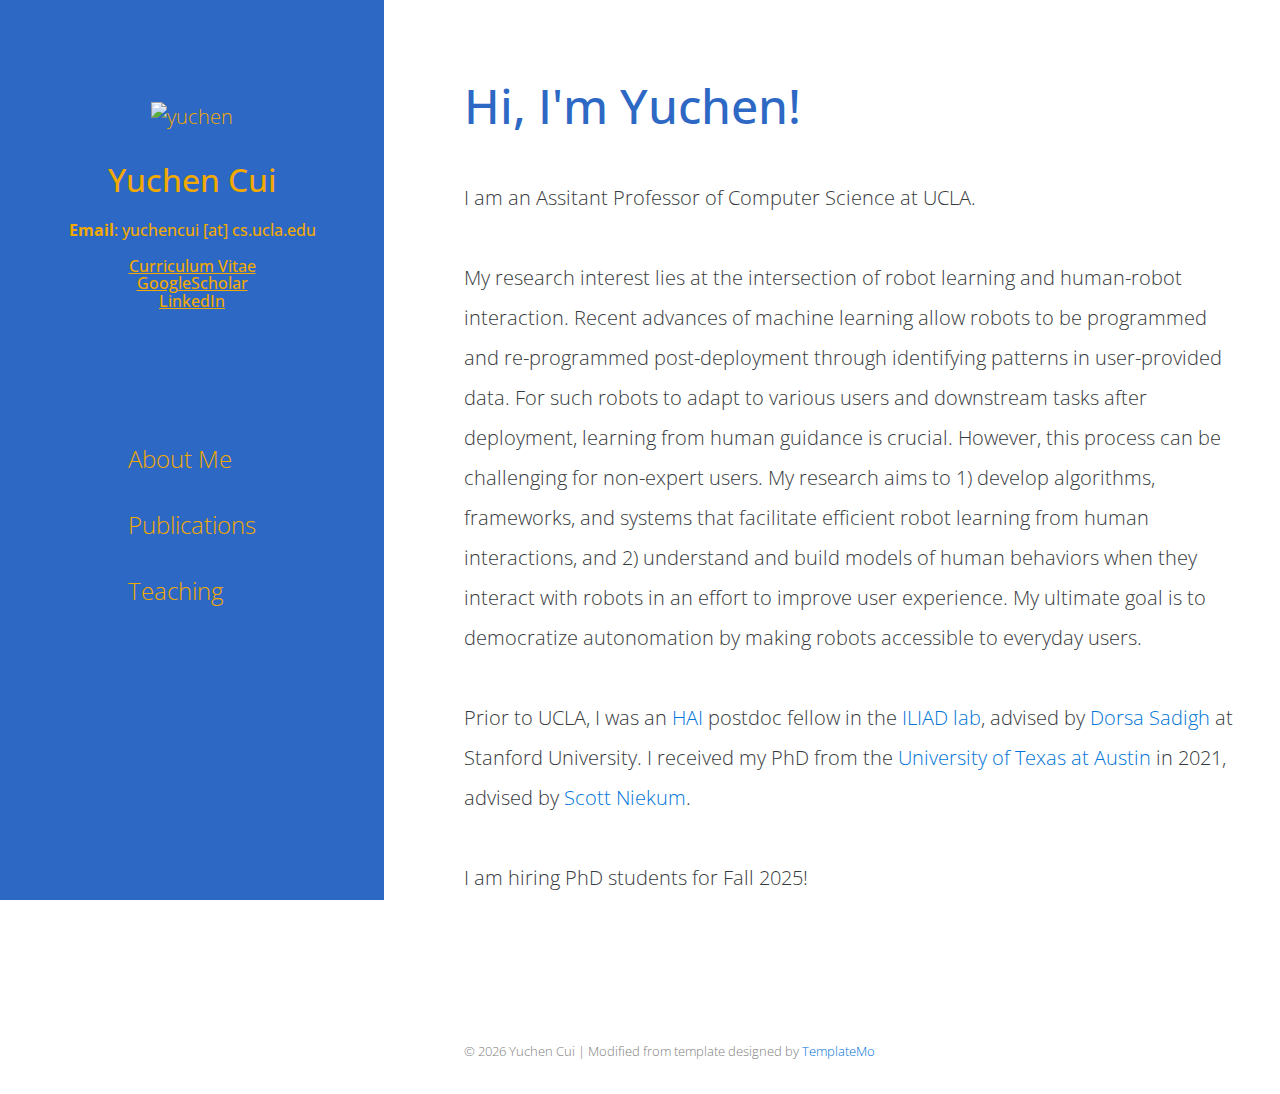
==== commit a28b5e71: "updated research high-level" ====
--- a/index.html
+++ b/index.html
@@ -88,14 +88,15 @@
             I am an Assitant Professor of Computer Science at UCLA.  <br><br>
 
             My research interest lies at the intersection of robot learning and human-robot interaction. 
-            Recent advances of machine learning allow robots to be programmed post-deployment through identifying patterns in user-provided data. 
+            Recent advances of machine learning allow robots to be programmed and re-programmed post-deployment through identifying patterns in user-provided data. 
             For such robots to adapt to various users and downstream tasks after deployment, learning from human guidance is crucial. 
             However, this process can be challenging for non-expert users. 
-            My research aims to develop algorithms, frameworks, and systems that facilitate efficient robot learning from human interactions, through understanding human behaviors when they interact with robots. 
-            My ultimate goal is to make robots accessible to everyday users, democratizing automation.<br><br>
+            My research aims to 1) develop algorithms, frameworks, and systems that facilitate efficient robot learning from human interactions, and 
+            2) understand and build models of human behaviors when they interact with robots in an effort to improve user experience. 
+            My ultimate goal is to democratize autonomation by making robots accessible to everyday users.<br><br>
                                
 			      Prior to UCLA, I was an <a href='https://hai.stanford.edu/'>HAI</a> postdoc fellow in the <a href='https://iliad.stanford.edu/'>ILIAD lab</a>, advised by <a href='https://dorsa.fyi/'>Dorsa Sadigh</a> at Stanford University. 
-			      I received my PhD from the <a href='https://www.cs.utexas.edu/'>University of Texas at Austin</a> in 2021, advised by <a href='https://people.cs.umass.edu/~sniekum/'>Scott Niekum </a>.
+			      I received my PhD from the <a href='https://www.cs.utexas.edu/'>University of Texas at Austin</a> in 2021, advised by <a href='https://people.cs.umass.edu/~sniekum/'>Scott Niekum</a>.
 
 			       <br><br>
 			       
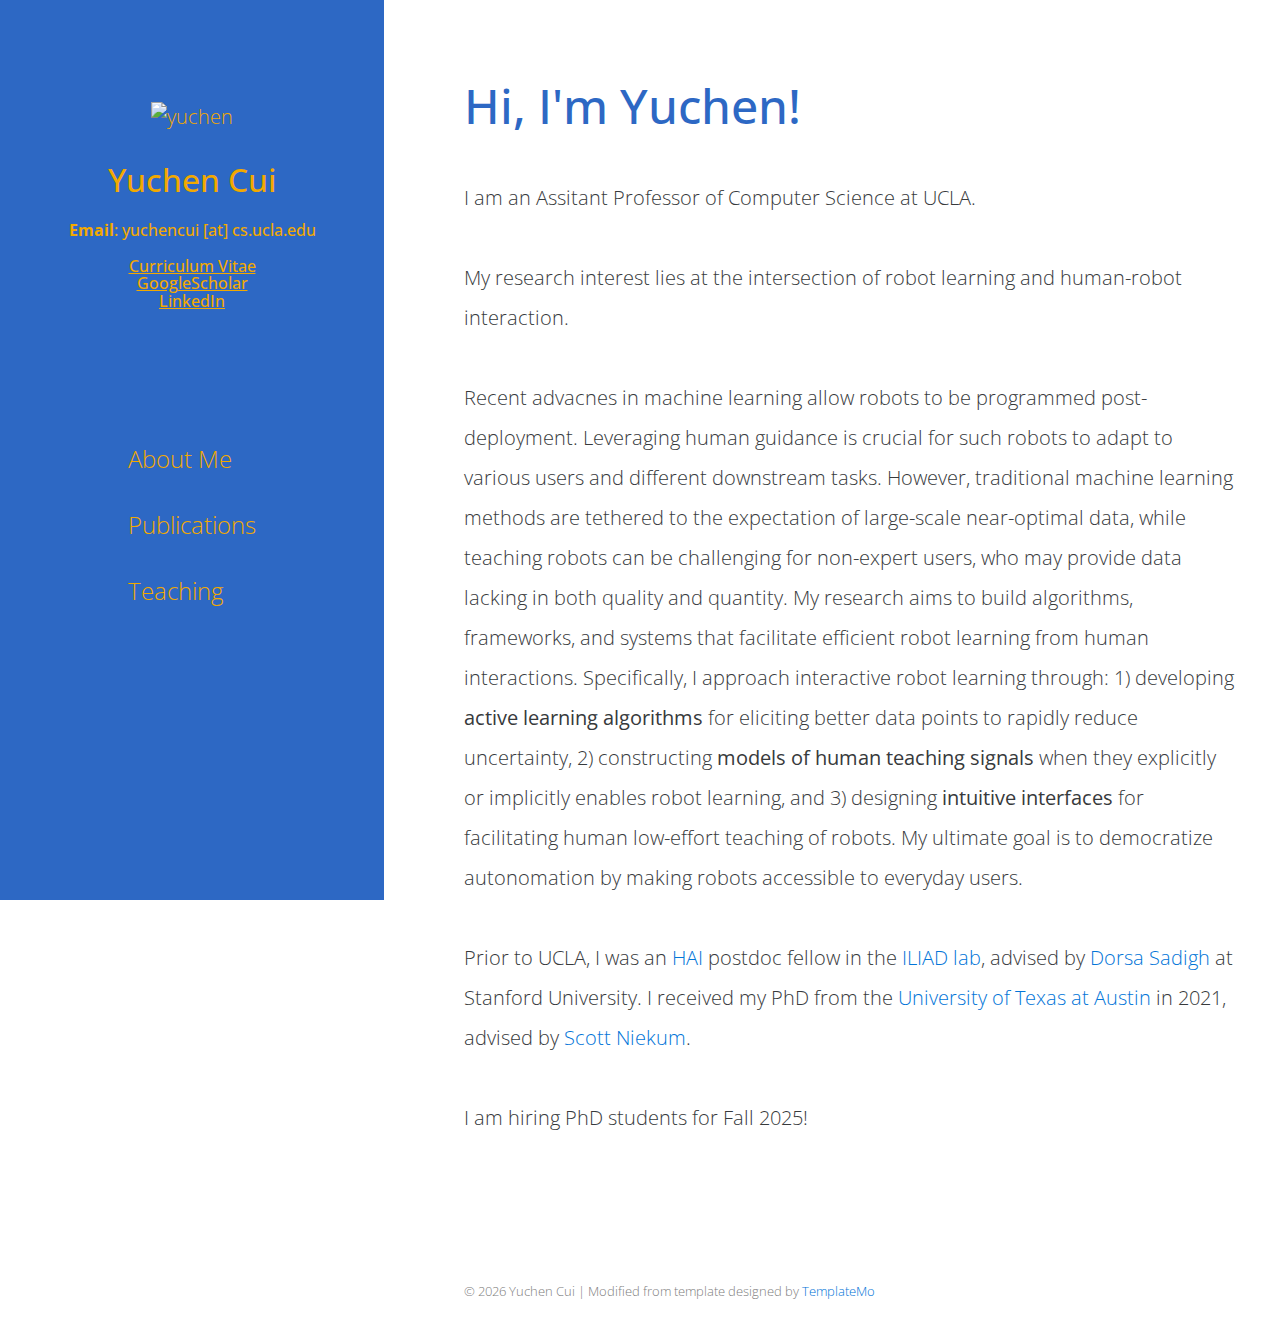
==== commit b511c38d: "research statement" ====
--- a/index.html
+++ b/index.html
@@ -87,12 +87,16 @@
                                <p> 
             I am an Assitant Professor of Computer Science at UCLA.  <br><br>
 
-            My research interest lies at the intersection of robot learning and human-robot interaction. 
-            Recent advances of machine learning allow robots to be programmed and re-programmed post-deployment through identifying patterns in user-provided data. 
-            For such robots to adapt to various users and downstream tasks after deployment, learning from human guidance is crucial. 
-            However, this process can be challenging for non-expert users. 
-            My research aims to 1) develop algorithms, frameworks, and systems that facilitate efficient robot learning from human interactions, and 
-            2) understand and build models of human behaviors when they interact with robots in an effort to improve user experience. 
+            My research interest lies at the intersection of robot learning and human-robot interaction. <br><br>
+
+            Recent advacnes in machine learning allow robots to be programmed post-deployment. 
+            Leveraging human guidance is crucial for such robots to adapt to various users and different downstream tasks. 
+            However, traditional machine learning methods are tethered to the expectation of large-scale near-optimal data, while teaching robots can be challenging for non-expert users, who may provide data lacking in both quality and quantity. 
+            My research aims to build algorithms, frameworks, and systems that facilitate efficient robot learning from human interactions. 
+            Specifically, I approach interactive robot learning through: 
+            1) developing <b>active learning algorithms</b> for eliciting better data points to rapidly reduce uncertainty,
+            2) constructing <b>models of human teaching signals</b> when they explicitly or implicitly enables robot learning, and 
+            3) designing <b>intuitive interfaces</b> for facilitating human low-effort teaching of robots. 
             My ultimate goal is to democratize autonomation by making robots accessible to everyday users.<br><br>
                                
 			      Prior to UCLA, I was an <a href='https://hai.stanford.edu/'>HAI</a> postdoc fellow in the <a href='https://iliad.stanford.edu/'>ILIAD lab</a>, advised by <a href='https://dorsa.fyi/'>Dorsa Sadigh</a> at Stanford University. 
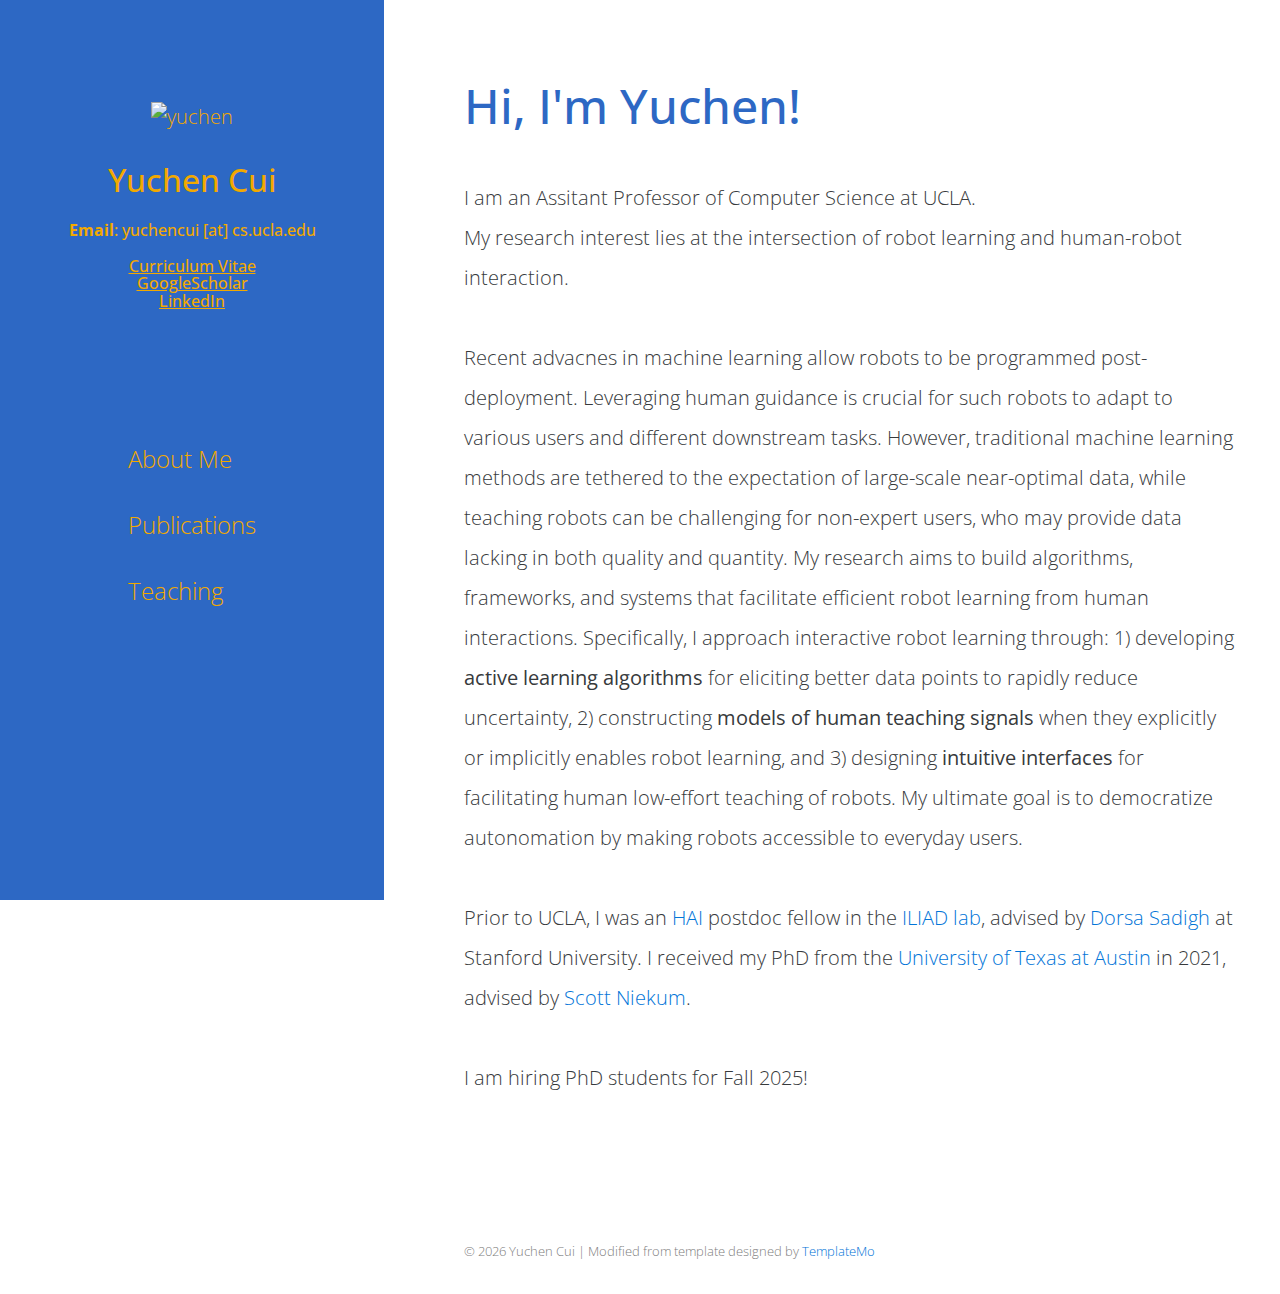
==== commit 7ec16142: "research statement" ====
--- a/index.html
+++ b/index.html
@@ -85,8 +85,7 @@
                                 </header>
                                
                                <p> 
-            I am an Assitant Professor of Computer Science at UCLA.  <br><br>
-
+            I am an Assitant Professor of Computer Science at UCLA.  <br>
             My research interest lies at the intersection of robot learning and human-robot interaction. <br><br>
 
             Recent advacnes in machine learning allow robots to be programmed post-deployment. 
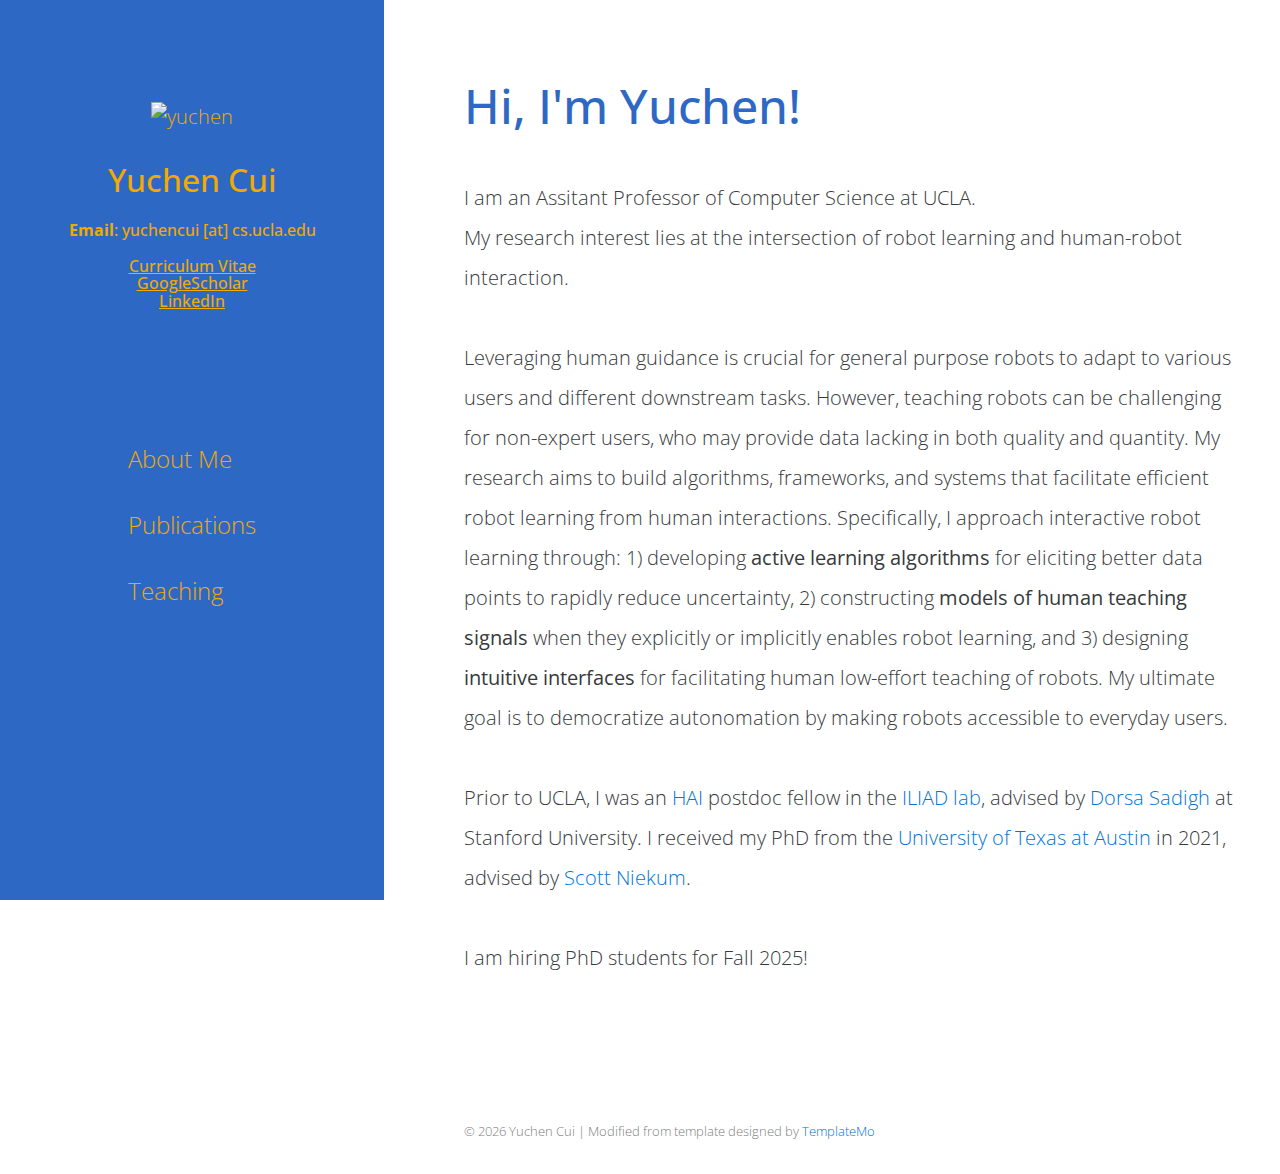
==== commit e6ee0fcc: "update about" ====
--- a/index.html
+++ b/index.html
@@ -88,9 +88,9 @@
             I am an Assitant Professor of Computer Science at UCLA.  <br>
             My research interest lies at the intersection of robot learning and human-robot interaction. <br><br>
 
-            Recent advacnes in machine learning allow robots to be programmed post-deployment. 
-            Leveraging human guidance is crucial for such robots to adapt to various users and different downstream tasks. 
-            However, traditional machine learning methods are tethered to the expectation of large-scale near-optimal data, while teaching robots can be challenging for non-expert users, who may provide data lacking in both quality and quantity. 
+            <!--Recent advacnes in machine learning allow robots to be programmed post-deployment. -->
+            Leveraging human guidance is crucial for general purpose robots to adapt to various users and different downstream tasks. 
+            However, teaching robots can be challenging for non-expert users, who may provide data lacking in both quality and quantity.
             My research aims to build algorithms, frameworks, and systems that facilitate efficient robot learning from human interactions. 
             Specifically, I approach interactive robot learning through: 
             1) developing <b>active learning algorithms</b> for eliciting better data points to rapidly reduce uncertainty,
@@ -98,8 +98,8 @@
             3) designing <b>intuitive interfaces</b> for facilitating human low-effort teaching of robots. 
             My ultimate goal is to democratize autonomation by making robots accessible to everyday users.<br><br>
                                
-			      Prior to UCLA, I was an <a href='https://hai.stanford.edu/'>HAI</a> postdoc fellow in the <a href='https://iliad.stanford.edu/'>ILIAD lab</a>, advised by <a href='https://dorsa.fyi/'>Dorsa Sadigh</a> at Stanford University. 
-			      I received my PhD from the <a href='https://www.cs.utexas.edu/'>University of Texas at Austin</a> in 2021, advised by <a href='https://people.cs.umass.edu/~sniekum/'>Scott Niekum</a>.
+                Prior to UCLA, I was an <a href='https://hai.stanford.edu/'>HAI</a> postdoc fellow in the <a href='https://iliad.stanford.edu/'>ILIAD lab</a>, advised by <a href='https://dorsa.fyi/'>Dorsa Sadigh</a> at Stanford University. 
+                I received my PhD from the <a href='https://www.cs.utexas.edu/'>University of Texas at Austin</a> in 2021, advised by <a href='https://people.cs.umass.edu/~sniekum/'>Scott Niekum</a>.
 
 			       <br><br>
 			       
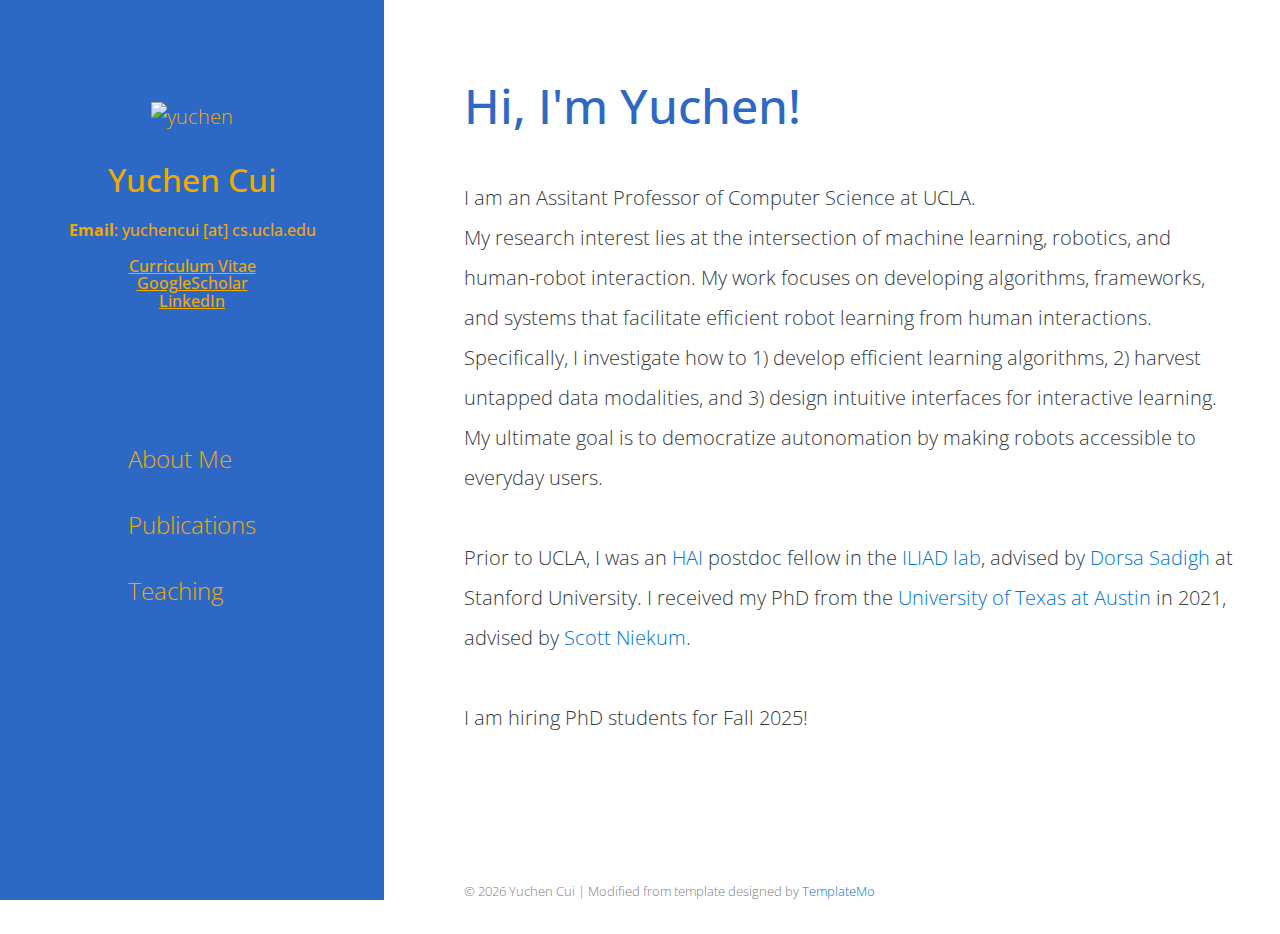
==== commit 2dbe58a1: "shorten" ====
--- a/index.html
+++ b/index.html
@@ -86,17 +86,16 @@
                                
                                <p> 
             I am an Assitant Professor of Computer Science at UCLA.  <br>
-            My research interest lies at the intersection of robot learning and human-robot interaction. <br><br>
 
-            <!--Recent advacnes in machine learning allow robots to be programmed post-deployment. -->
-            Leveraging human guidance is crucial for general purpose robots to adapt to various users and different downstream tasks. 
-            However, teaching robots can be challenging for non-expert users, who may provide data lacking in both quality and quantity.
-            My research aims to build algorithms, frameworks, and systems that facilitate efficient robot learning from human interactions. 
-            Specifically, I approach interactive robot learning through: 
+            My research interest lies at the intersection of machine learning, robotics, and human-robot interaction. 
+            My work focuses on developing algorithms, frameworks, and systems that facilitate efficient robot learning from human interactions. 
+            Specifically, I investigate how to 1) develop efficient learning algorithms, 2) harvest untapped data modalities, and 3) design intuitive interfaces for interactive learning.
+            <!--Specifically, I approach interactive robot learning through: 
             1) developing <b>active learning algorithms</b> for eliciting better data points to rapidly reduce uncertainty,
             2) constructing <b>models of human teaching signals</b> when they explicitly or implicitly enables robot learning, and 
-            3) designing <b>intuitive interfaces</b> for facilitating human low-effort teaching of robots. 
-            My ultimate goal is to democratize autonomation by making robots accessible to everyday users.<br><br>
+            3) designing <b>intuitive interfaces</b> for facilitating human low-effort teaching of robots.-->
+            My ultimate goal is to democratize autonomation by making robots accessible to everyday users.
+            <br><br>
                                
                 Prior to UCLA, I was an <a href='https://hai.stanford.edu/'>HAI</a> postdoc fellow in the <a href='https://iliad.stanford.edu/'>ILIAD lab</a>, advised by <a href='https://dorsa.fyi/'>Dorsa Sadigh</a> at Stanford University. 
                 I received my PhD from the <a href='https://www.cs.utexas.edu/'>University of Texas at Austin</a> in 2021, advised by <a href='https://people.cs.umass.edu/~sniekum/'>Scott Niekum</a>.
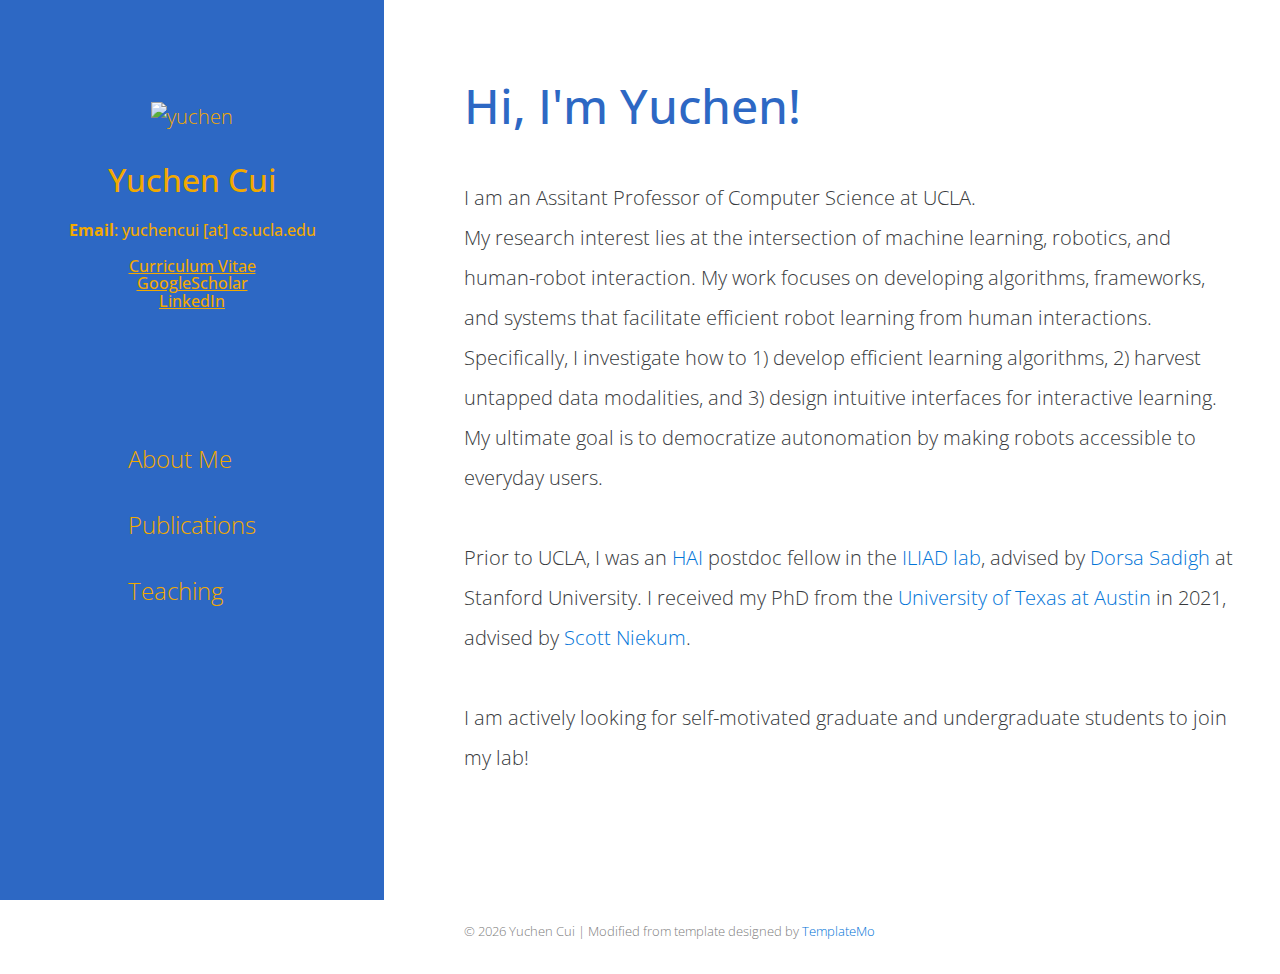
==== commit 430faae1: "recruitment message" ====
--- a/index.html
+++ b/index.html
@@ -102,7 +102,7 @@
 
 			       <br><br>
 			       
-             I am hiring PhD students for Fall 2025! <br><br>
+             I am actively looking for self-motivated graduate and undergraduate students to join my lab! <br><br>
     
     
     
